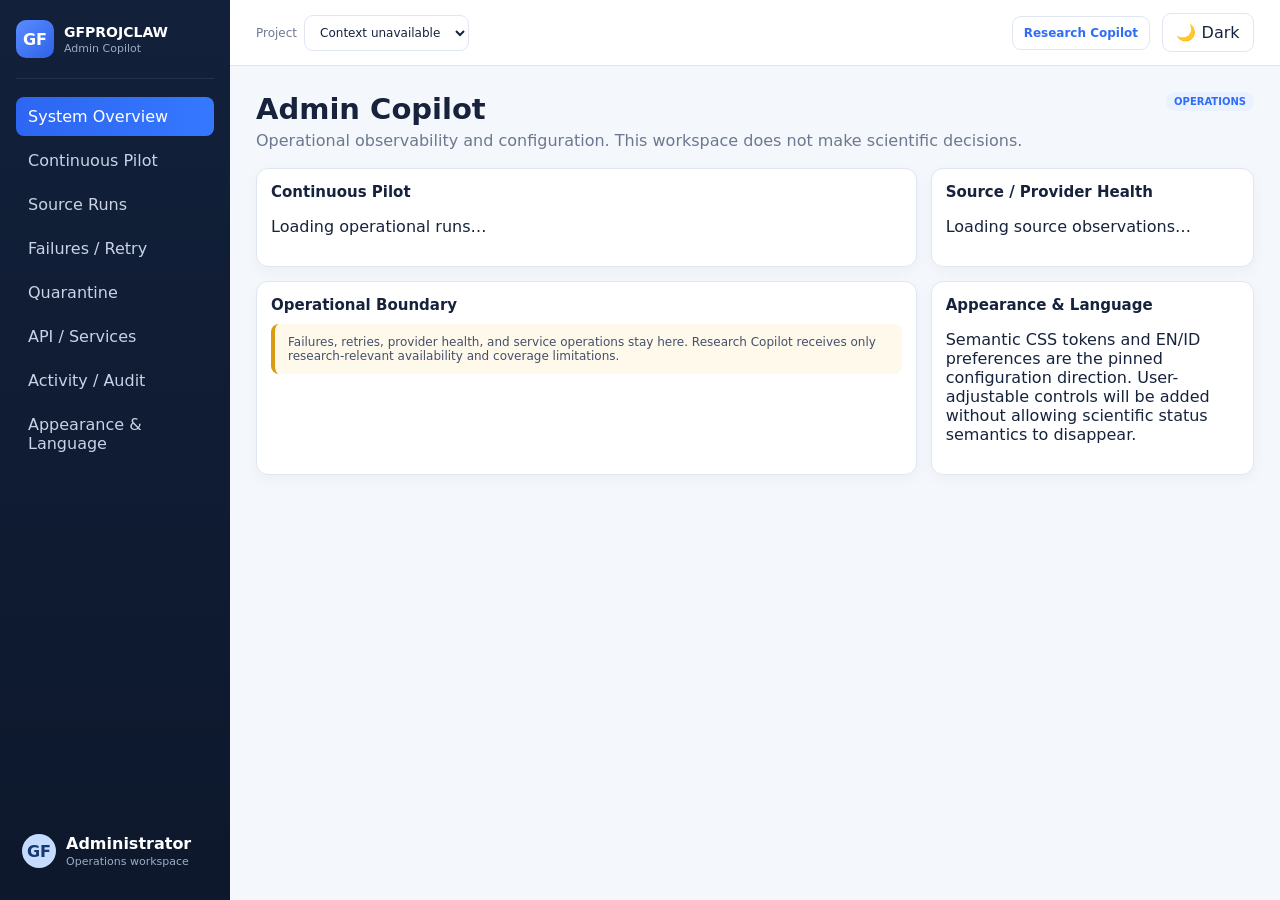
==== prototype/admin.html @ c2598306 "Split Research and Admin Copilot workspaces" ====
<!doctype html>
<html lang="en">
<head>
  <meta charset="utf-8" />
  <meta name="viewport" content="width=device-width, initial-scale=1" />
  <title>GFPROJCLAW Admin Copilot</title>
  <link rel="stylesheet" href="styles.css?v=0.16.0" />
</head>
<body>
  <div class="app-shell">
    <aside class="sidebar">
      <div class="brand"><div class="brand-mark">GF</div><div><strong>GFPROJCLAW</strong><span>Admin Copilot</span></div></div>
      <nav class="nav-list">
        <button class="nav-item active">System Overview</button>
        <button class="nav-item">Continuous Pilot</button>
        <button class="nav-item">Source Runs</button>
        <button class="nav-item">Failures / Retry</button>
        <button class="nav-item">Quarantine</button>
        <button class="nav-item">API / Services</button>
        <button class="nav-item">Activity / Audit</button>
        <button class="nav-item">Appearance & Language</button>
      </nav>
      <div class="researcher-card"><div class="avatar">GF</div><div><strong>Administrator</strong><span>Operations workspace</span></div></div>
    </aside>
    <main class="workspace">
      <header class="topbar">
        <div class="context-switchers"><label>Project<select id="admin-project-select"></select></label></div>
        <div class="topbar-actions"><a class="workspace-link" href="index.html">Research Copilot</a><button id="theme-toggle" class="theme-toggle" type="button">🌙 Dark</button></div>
      </header>
      <section class="view active-view">
        <div class="page-heading"><div><h1>Admin Copilot</h1><p>Operational observability and configuration. This workspace does not make scientific decisions.</p></div><span class="state blue">OPERATIONS</span></div>
        <div class="dashboard-grid">
          <article class="panel span-2"><div class="panel-header"><h2>Continuous Pilot</h2></div><div id="admin-pilot"><p>Loading operational runs…</p></div></article>
          <article class="panel"><div class="panel-header"><h2>Source / Provider Health</h2></div><div id="admin-sources"><p>Loading source observations…</p></div></article>
          <article class="panel span-2"><div class="panel-header"><h2>Operational Boundary</h2></div><div class="callout warning">Failures, retries, provider health, and service operations stay here. Research Copilot receives only research-relevant availability and coverage limitations.</div></article>
          <article class="panel"><div class="panel-header"><h2>Appearance & Language</h2></div><p>Semantic CSS tokens and EN/ID preferences are the pinned configuration direction. User-adjustable controls will be added without allowing scientific status semantics to disappear.</p></article>
        </div>
      </section>
    </main>
  </div>
  <script src="admin.js?v=0.16.0"></script>
</body>
</html>
---- prototype/styles.css ----
:root {
  --bg: #f4f7fb;
  --panel: #ffffff;
  --text: #17233c;
  --muted: #6d7890;
  --border: #dfe6f1;
  --sidebar: #12203a;
  --sidebar-2: #182b4d;
  --blue: #2f6df6;
  --blue-soft: #eaf1ff;
  --green: #138a56;
  --green-soft: #e6f7ef;
  --red: #d64b4b;
  --red-soft: #fdecec;
  --yellow: #a46b00;
  --yellow-soft: #fff5d9;
  --purple: #6a4df5;
  --topbar: rgba(255,255,255,.92);
  --control: #ffffff;
  --row-border: #e7edf5;
  --table-head: #f6f8fc;
  --card-text: #49566f;
}

html[data-theme="dark"] {
  --bg: #080d14; --panel: #111923; --text: #e7edf6; --muted: #9aa8bb;
  --border: #263343; --sidebar: #090f19; --sidebar-2: #111c2c;
  --blue: #78a5ff; --blue-soft: #172a4d; --green: #64d69a; --green-soft: #123525;
  --red: #ff8585; --red-soft: #421f24; --yellow: #f0c45c; --yellow-soft: #3a3017;
  --topbar: rgba(12,18,27,.94); --control: #111923; --row-border: #263343;
  --table-head: #17212e; --card-text: #c4cfdd;
  color-scheme: dark;
}

* { box-sizing: border-box; }
body { margin: 0; font-family: Inter, ui-sans-serif, system-ui, -apple-system, BlinkMacSystemFont, "Segoe UI", sans-serif; color: var(--text); background: var(--bg); }
button, select, input { font: inherit; }
button { cursor: pointer; }

.app-shell { min-height: 100vh; display: grid; grid-template-columns: 230px 1fr; }
.sidebar { position: sticky; top: 0; height: 100vh; padding: 20px 16px; background: linear-gradient(180deg, var(--sidebar), #0d182c); color: white; display: flex; flex-direction: column; }
.brand { display: flex; gap: 10px; align-items: center; padding-bottom: 20px; border-bottom: 1px solid rgba(255,255,255,.08); }
.brand-mark, .avatar { width: 38px; height: 38px; border-radius: 10px; display: grid; place-items: center; background: linear-gradient(135deg, #5a8cff, #2d62e8); font-weight: 800; }
.brand strong { display:block; font-size: 14px; }.brand span, .researcher-card span { display:block; font-size: 11px; color:#9dacC6; margin-top:2px; }
.nav-list { display:flex; flex-direction:column; gap:5px; margin-top:18px; }.nav-list.small { margin-top:8px; }
.nav-item { border:0; background:transparent; color:#c9d3e5; text-align:left; padding:10px 12px; border-radius:8px; display:flex; justify-content:space-between; align-items:center; }
.nav-item:hover, .nav-item.active { background:linear-gradient(90deg,#2d66f2,#3578ff); color:white; }
.badge { background:#e74747; color:white; border-radius:999px; min-width:20px; height:20px; display:inline-grid; place-items:center; font-size:11px; }
.sidebar-divider { height:1px; background:rgba(255,255,255,.08); margin:16px 0 10px; }.sidebar-section-title { color:#7f8da6; text-transform:uppercase; font-size:10px; letter-spacing:.12em; padding:0 10px; }
.researcher-card { margin-top:auto; display:flex; gap:10px; align-items:center; padding:12px 6px; }.researcher-card .avatar { width:34px;height:34px;border-radius:50%; background:#c5dcff;color:#15386e; }

.workspace { min-width:0; }
.topbar { height:66px; display:flex; align-items:center; justify-content:space-between; gap:20px; padding:0 26px; border-bottom:1px solid var(--border); background:var(--topbar); position:sticky; top:0; z-index:10; backdrop-filter: blur(12px); }
.context-switchers { display:flex; gap:18px; align-items:center; }.context-switchers label { color:var(--muted); font-size:12px; display:flex; gap:7px; align-items:center; }
select, input[type="search"] { border:1px solid var(--border); background:var(--control); border-radius:9px; padding:9px 11px; color:var(--text); outline:none; }
#profile-select { width:250px; } #project-select { width:240px; } #global-search { width:280px; }.topbar-actions { display:flex; gap:12px; align-items:center; }.sync-status { font-size:11px; color:var(--muted); }
.theme-toggle { border:1px solid var(--border); background:var(--control); color:var(--text); border-radius:9px; padding:9px 11px; min-width:92px; transition:background .2s ease,border-color .2s ease; }
.theme-toggle:hover { border-color:var(--blue); }
.source-link { display:inline-flex; align-items:center; gap:4px; margin:2px 3px; padding:4px 8px; border:1px solid var(--blue); border-radius:7px; background:var(--blue-soft); color:var(--blue); font-size:11px; font-weight:700; text-decoration:none; white-space:nowrap; transition:filter .15s ease, transform .15s ease; }
.source-link:hover { filter:brightness(1.12); transform:translateY(-1px); text-decoration:none; }
.source-link:focus-visible { outline:2px solid var(--blue); outline-offset:2px; }
.source-link-doi { border-color:#3b82f6; }
.source-link-openalex { border-color:#7c5cff; }
html[data-theme="dark"] .source-link-doi { background:#102a52; color:#9bc2ff; }
html[data-theme="dark"] .source-link-openalex { background:#251c4d; color:#c0adff; }
.access-badge { display:inline-block; margin:3px 4px; padding:3px 7px; border-radius:999px; font-size:10px; font-weight:700; vertical-align:middle; }
.access-badge.full { background:var(--green-soft); color:var(--green); border:1px solid var(--green); }
.access-badge.limited { background:var(--yellow-soft); color:var(--yellow); border:1px solid var(--yellow); }

.view { display:none; padding:26px; }.active-view { display:block; }
.page-heading { display:flex; justify-content:space-between; gap:20px; align-items:flex-start; margin-bottom:18px; }.page-heading h1 { margin:0; font-size:29px; }.page-heading p { margin:5px 0 0; color:var(--muted); }
.coverage-pill { border:1px solid #ead88d; background:var(--yellow-soft); color:var(--yellow); border-radius:999px; padding:8px 12px; font-size:12px; }
.metric-grid { display:grid; grid-template-columns:repeat(5,minmax(0,1fr)); gap:12px; margin-bottom:14px; }.metric-card { background:var(--panel); border:1px solid var(--border); border-radius:12px; padding:15px; box-shadow:0 4px 14px rgba(19,45,90,.04); }.metric-card span { display:block; color:var(--muted); font-size:12px; }.metric-card strong { display:block; font-size:28px; margin:5px 0; }.metric-card small { color:var(--green); }.metric-card.warning small { color:var(--red); }
.dashboard-grid { display:grid; grid-template-columns:repeat(3,minmax(0,1fr)); gap:14px; }.panel { background:var(--panel); border:1px solid var(--border); border-radius:12px; padding:14px; box-shadow:0 4px 14px rgba(19,45,90,.04); min-width:0; }.span-2 { grid-column:span 2; }.panel-header { display:flex; justify-content:space-between; align-items:center; gap:10px; margin-bottom:10px; }.panel-header h2 { margin:0; font-size:15px; }.text-button { border:0; background:transparent; color:var(--blue); font-size:12px; }

.change-row, .paper-row, .health-row, .evolution-row, .telegram-row { border:1px solid var(--row-border); border-radius:9px; padding:10px 11px; margin-top:8px; display:grid; align-items:center; gap:9px; }.change-row { grid-template-columns: 1fr auto; }.change-main strong { display:block; font-size:13px; }.change-main small, .paper-row small { color:var(--muted); }.state { display:inline-flex; border-radius:999px; padding:4px 8px; font-size:10px; font-weight:700; white-space:nowrap; }.state.green { color:var(--green); background:var(--green-soft); }.state.red { color:var(--red); background:var(--red-soft); }.state.yellow { color:var(--yellow); background:var(--yellow-soft); }.state.blue { color:var(--blue); background:var(--blue-soft); }.state.gray { color:#657084; background:#eef2f7; }

.journey-row { display:grid; grid-template-columns:35px 1fr auto; gap:10px; align-items:center; padding:9px 0; border-bottom:1px solid #edf1f6; }.r-code { width:34px;height:28px;border-radius:7px;display:grid;place-items:center;font-size:11px;font-weight:800;background:#eef3ff;color:var(--blue); }.journey-row strong { display:block; font-size:12px; }.journey-row small { color:var(--muted); }
.table { width:100%; border-collapse:collapse; font-size:12px; }.table th { text-align:left; color:var(--muted); background:#f6f8fc; font-weight:600; padding:9px; }.table td { padding:10px 9px; border-bottom:1px solid #eef1f5; }.score { font-weight:800; color:#17633d; background:#e9f7ef; border-radius:999px; padding:4px 8px; display:inline-block; }
.paper-row { grid-template-columns:1fr auto; }.paper-row strong { font-size:12px; }.relevance { color:var(--green); font-weight:700; }
.health-row { grid-template-columns:1fr auto; }.health-row strong, .evolution-row strong, .telegram-row strong { font-size:12px; }.evolution-row { grid-template-columns:1fr auto; }.telegram-row { grid-template-columns:auto 1fr; }.telegram-row time { color:var(--muted); font-size:11px; }

.detail-header { display:flex; justify-content:space-between; align-items:flex-start; gap:18px; margin-bottom:16px; }.detail-header h1 { margin:0; font-size:26px; }.detail-header p { margin:5px 0 0; color:var(--muted); }.detail-grid { display:grid; grid-template-columns:1.05fr 1.5fr .9fr; gap:14px; }.stack { display:flex; flex-direction:column; gap:12px; }.card { background:var(--panel); border:1px solid var(--border); border-radius:12px; padding:15px; }.card h3 { margin:0 0 10px; font-size:14px; }.card p, .card li { color:var(--card-text); font-size:13px; line-height:1.5; }.card ul { padding-left:18px; margin:8px 0 0; }.callout { border-left:4px solid var(--blue); background:#f5f8ff; padding:11px 13px; border-radius:8px; font-size:12px; color:#43506a; }.callout.warning { border-left-color:#d99b12; background:#fff9eb; }.decision-bar { display:flex; flex-wrap:wrap; gap:8px; }.decision-bar button { border:1px solid var(--border); background:white; border-radius:8px; padding:9px 11px; color:#35425a; }.decision-bar button.primary { background:var(--blue); color:white; border-color:var(--blue); }.timeline { border-left:2px solid #dce4f0; margin-left:8px; padding-left:16px; }.timeline-item { position:relative; margin:0 0 18px; }.timeline-item::before { content:""; position:absolute; left:-22px; top:4px; width:10px;height:10px;border-radius:50%;background:var(--blue);border:2px solid white;box-shadow:0 0 0 2px #dce4f0; }.timeline-item time { color:var(--muted); font-size:11px; }.timeline-item strong { display:block; margin:3px 0; font-size:13px; }
.trace { font-family:ui-monospace,SFMono-Regular,Menlo,monospace; font-size:12px; background:#f7f9fc; border:1px solid #e5ebf3; padding:12px; border-radius:8px; line-height:1.7; }

@media (max-width: 1180px) { .metric-grid { grid-template-columns:repeat(3,1fr); }.dashboard-grid { grid-template-columns:repeat(2,1fr); }.span-2 { grid-column:span 2; }.detail-grid { grid-template-columns:1fr 1fr; } }
@media (max-width: 860px) { .app-shell { grid-template-columns:1fr; }.sidebar { position:static; height:auto; }.topbar { position:static; height:auto; padding:15px; flex-direction:column; align-items:stretch; }.context-switchers { flex-direction:column; align-items:stretch; }.context-switchers label { justify-content:space-between; }.context-switchers select,#global-search { width:100%; }.view { padding:16px; }.metric-grid,.dashboard-grid,.detail-grid { grid-template-columns:1fr; }.span-2 { grid-column:span 1; }.sidebar { max-height:none; }.researcher-card { display:none; } }

/* Data provenance surfaces: amber = illustrative dummy, green = canonical/API-backed. */
.dummy-surface { background:#fffaf0 !important; border-color:#f0c96a !important; border-style:dashed !important; }
.real-surface { background:#f4fff9 !important; border-color:#8dd7b4 !important; }
.data-badge { display:inline-block; margin-left:6px; padding:2px 6px; border-radius:999px; font-size:9px; font-weight:700; vertical-align:middle; }
.data-badge.real { background:#dff6ea; color:#087a4b; }
html[data-theme="dark"] .real-surface { background:#10241c !important; border-color:#2f6e50 !important; }
html[data-theme="dark"] .dummy-surface { background:#2b2414 !important; border-color:#80652b !important; }
html[data-theme="dark"] .table th { background:var(--table-head); }
html[data-theme="dark"] .table td, html[data-theme="dark"] .journey-row { border-color:var(--border); }
html[data-theme="dark"] .state.gray { color:#c4cfdd; background:#263343; }
html[data-theme="dark"] .r-code { background:#172a4d; }
html[data-theme="dark"] .callout { background:#15243b; color:#c4cfdd; }
html[data-theme="dark"] .callout.warning { background:#302713; }
html[data-theme="dark"] .decision-bar button { background:var(--control); color:var(--text); }
html[data-theme="dark"] .trace { background:#0b121b; border-color:var(--border); }

.evidence-readable {
  white-space: pre-wrap;
  line-height: 1.65;
  max-height: 360px;
  overflow: auto;
  padding: 12px;
  border: 1px solid var(--border);
  border-radius: 10px;
}
details summary { cursor: pointer; font-weight: 700; margin: 8px 0; }

/* Semantic workspace tokens: components should consume these instead of hard-coded theme choices. */
:root {
  --font-ui: Inter, ui-sans-serif, system-ui, -apple-system, BlinkMacSystemFont, "Segoe UI", sans-serif;
  --font-weight-body: 400;
  --font-weight-label: 600;
  --font-weight-heading: 700;
  --surface-paper-title: var(--blue-soft);
  --text-paper-title: var(--text);
}
body { font-family: var(--font-ui); font-weight: var(--font-weight-body); }
.workspace-link { display:inline-flex; align-items:center; border:1px solid var(--border); background:var(--control); color:var(--blue); border-radius:9px; padding:9px 11px; font-size:12px; font-weight:var(--font-weight-label); text-decoration:none; }
.workspace-link:hover { border-color:var(--blue); }
.paper-title { background:var(--surface-paper-title); color:var(--text-paper-title); border-radius:8px; padding:8px 10px; font-weight:var(--font-weight-heading); line-height:1.4; }
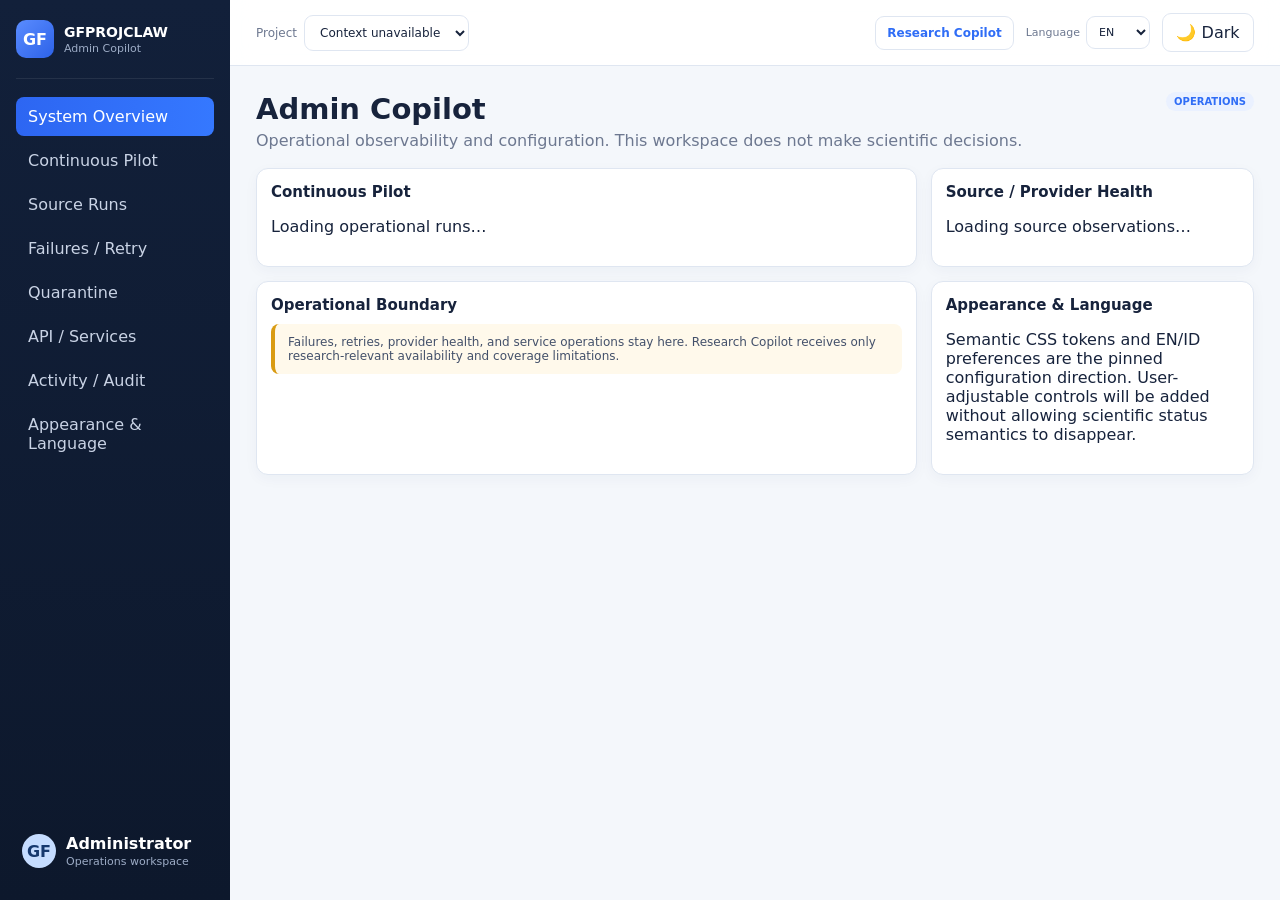
==== commit ad8aaf37: "Add EN ID presentation preference foundation" ====
--- a/prototype/admin.html
+++ b/prototype/admin.html
@@ -4,7 +4,7 @@
   <meta charset="utf-8" />
   <meta name="viewport" content="width=device-width, initial-scale=1" />
   <title>GFPROJCLAW Admin Copilot</title>
-  <link rel="stylesheet" href="styles.css?v=0.16.0" />
+  <link rel="stylesheet" href="styles.css?v=0.16.2" />
 </head>
 <body>
   <div class="app-shell">
@@ -25,7 +25,7 @@
     <main class="workspace">
       <header class="topbar">
         <div class="context-switchers"><label>Project<select id="admin-project-select"></select></label></div>
-        <div class="topbar-actions"><a class="workspace-link" href="index.html">Research Copilot</a><button id="theme-toggle" class="theme-toggle" type="button">🌙 Dark</button></div>
+        <div class="topbar-actions"><a class="workspace-link" href="index.html" data-i18n="research">Research Copilot</a><label class="language-control"><span data-i18n="language">Language</span><select data-language-select><option value="en">EN</option><option value="id">ID</option></select></label><button id="theme-toggle" class="theme-toggle" type="button">🌙 Dark</button></div>
       </header>
       <section class="view active-view">
         <div class="page-heading"><div><h1>Admin Copilot</h1><p>Operational observability and configuration. This workspace does not make scientific decisions.</p></div><span class="state blue">OPERATIONS</span></div>
@@ -38,6 +38,7 @@
       </section>
     </main>
   </div>
-  <script src="admin.js?v=0.16.0"></script>
+  <script src="i18n.js?v=0.16.2"></script>
+  <script src="admin.js?v=0.16.2"></script>
 </body>
 </html>
--- a/prototype/styles.css
+++ b/prototype/styles.css
@@ -126,3 +126,14 @@
 .workspace-link { display:inline-flex; align-items:center; border:1px solid var(--border); background:var(--control); color:var(--blue); border-radius:9px; padding:9px 11px; font-size:12px; font-weight:var(--font-weight-label); text-decoration:none; }
 .workspace-link:hover { border-color:var(--blue); }
 .paper-title { background:var(--surface-paper-title); color:var(--text-paper-title); border-radius:8px; padding:8px 10px; font-weight:var(--font-weight-heading); line-height:1.4; }
+.trace-label { font-weight:var(--font-weight-label); color:var(--text); }
+.trace .paper-title { margin:6px 0; font-family:var(--font-ui); }
+.trace p { font-family:var(--font-ui); font-weight:var(--font-weight-body); }
+.metric-action { cursor:pointer; transition:transform .15s ease,border-color .15s ease; }
+.metric-action:hover, .metric-action:focus-visible { border-color:var(--blue); transform:translateY(-1px); outline:none; }
+.metric-action::after { content:"Inspect members →"; display:block; margin-top:7px; color:var(--blue); font-size:10px; font-weight:var(--font-weight-label); }
+.dummy-warning { margin-bottom:14px; border:2px dashed var(--yellow); font-weight:var(--font-weight-body); }
+.dummy-zone { opacity:.82; border:2px dashed var(--yellow); border-radius:12px; padding:10px; }
+.dummy-zone::before { content:"ILLUSTRATIVE DATA — NOT CANONICAL"; display:block; grid-column:1/-1; color:var(--yellow); font-size:11px; font-weight:var(--font-weight-heading); letter-spacing:.08em; }
+.language-control { display:flex; gap:6px; align-items:center; color:var(--muted); font-size:11px; }
+.language-control select { width:64px; padding:8px; }
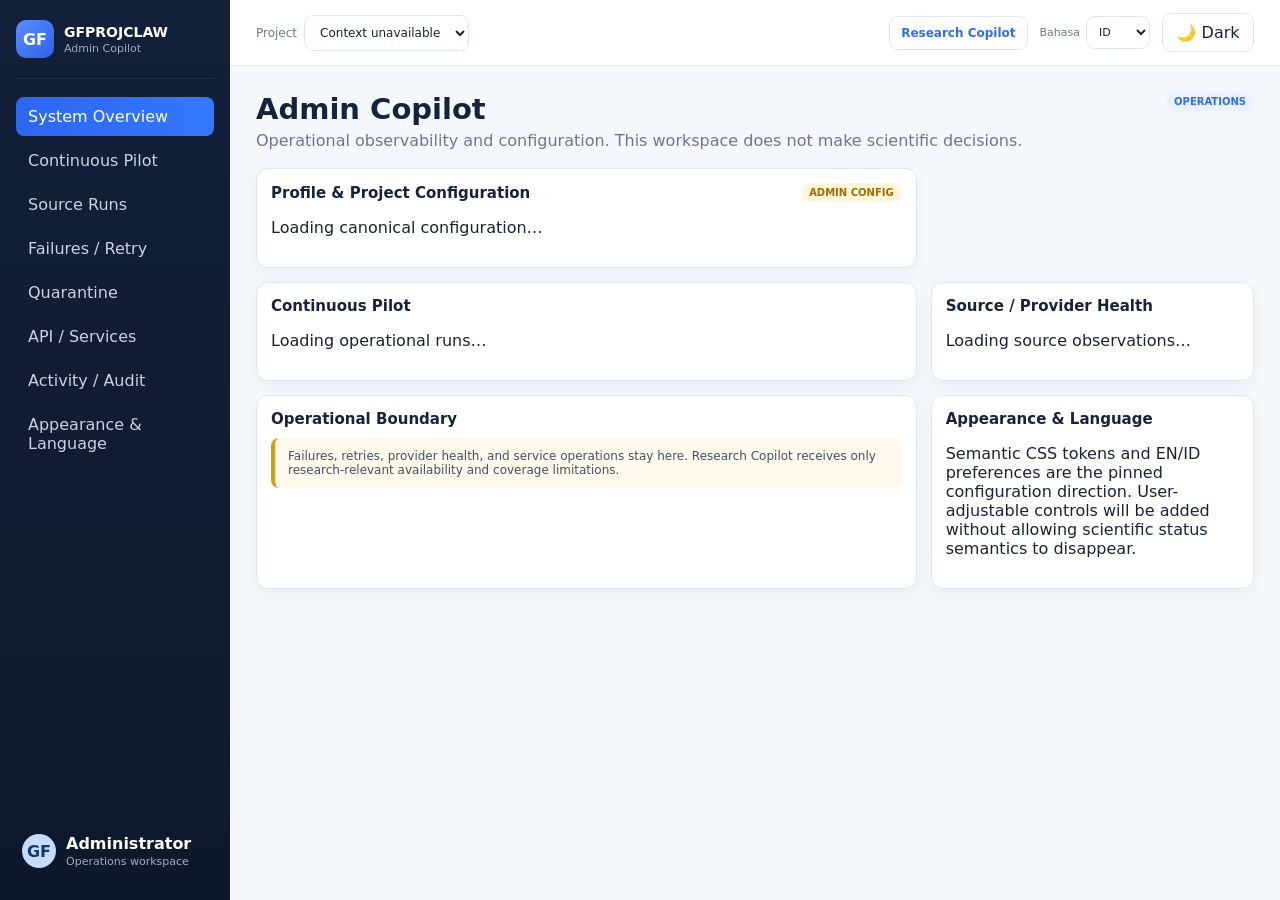
==== commit c562cf99: "Move project configuration to Admin Copilot" ====
--- a/prototype/admin.html
+++ b/prototype/admin.html
@@ -30,6 +30,7 @@
       <section class="view active-view">
         <div class="page-heading"><div><h1>Admin Copilot</h1><p>Operational observability and configuration. This workspace does not make scientific decisions.</p></div><span class="state blue">OPERATIONS</span></div>
         <div class="dashboard-grid">
+          <article class="panel span-2"><div class="panel-header"><h2>Profile & Project Configuration</h2><span class="state yellow">ADMIN CONFIG</span></div><div id="admin-config"><p>Loading canonical configuration…</p></div></article>
           <article class="panel span-2"><div class="panel-header"><h2>Continuous Pilot</h2></div><div id="admin-pilot"><p>Loading operational runs…</p></div></article>
           <article class="panel"><div class="panel-header"><h2>Source / Provider Health</h2></div><div id="admin-sources"><p>Loading source observations…</p></div></article>
           <article class="panel span-2"><div class="panel-header"><h2>Operational Boundary</h2></div><div class="callout warning">Failures, retries, provider health, and service operations stay here. Research Copilot receives only research-relevant availability and coverage limitations.</div></article>
--- a/prototype/styles.css
+++ b/prototype/styles.css
@@ -131,9 +131,18 @@
 .trace p { font-family:var(--font-ui); font-weight:var(--font-weight-body); }
 .metric-action { cursor:pointer; transition:transform .15s ease,border-color .15s ease; }
 .metric-action:hover, .metric-action:focus-visible { border-color:var(--blue); transform:translateY(-1px); outline:none; }
-.metric-action::after { content:"Inspect members →"; display:block; margin-top:7px; color:var(--blue); font-size:10px; font-weight:var(--font-weight-label); }
+.metric-action::after { content:attr(data-member-action-label); display:block; margin-top:7px; color:var(--blue); font-size:10px; font-weight:var(--font-weight-label); }
 .dummy-warning { margin-bottom:14px; border:2px dashed var(--yellow); font-weight:var(--font-weight-body); }
 .dummy-zone { opacity:.82; border:2px dashed var(--yellow); border-radius:12px; padding:10px; }
 .dummy-zone::before { content:"ILLUSTRATIVE DATA — NOT CANONICAL"; display:block; grid-column:1/-1; color:var(--yellow); font-size:11px; font-weight:var(--font-weight-heading); letter-spacing:.08em; }
 .language-control { display:flex; gap:6px; align-items:center; color:var(--muted); font-size:11px; }
 .language-control select { width:64px; padding:8px; }
+.metric-members { margin:0 0 16px; padding:16px; border:1px solid var(--blue); border-radius:12px; background:var(--panel); }
+.metric-member { padding:11px 0; border-top:1px solid var(--border); }
+.metric-member:first-child { border-top:0; }
+.metric-member p { margin:5px 0; font-weight:var(--font-weight-body); }
+.metric-member small { color:var(--muted); }
+.presentation-translation{display:block;line-height:1.55}.canonical-original{margin-top:8px;font-size:.88em;opacity:.86}.canonical-original summary{cursor:pointer;font-weight:600}.canonical-original p{margin:7px 0 0}.source-language-note{font-size:.88em;opacity:.78;margin-top:6px}
+#view-profiles label { display:grid; gap:6px; margin:12px 0; font-weight:700; }
+#view-profiles input, #view-profiles textarea { width:100%; box-sizing:border-box; border:1px solid var(--row-border); border-radius:8px; padding:9px; background:var(--panel); color:var(--text); font:inherit; }
+#view-profiles textarea { min-height:90px; resize:vertical; }
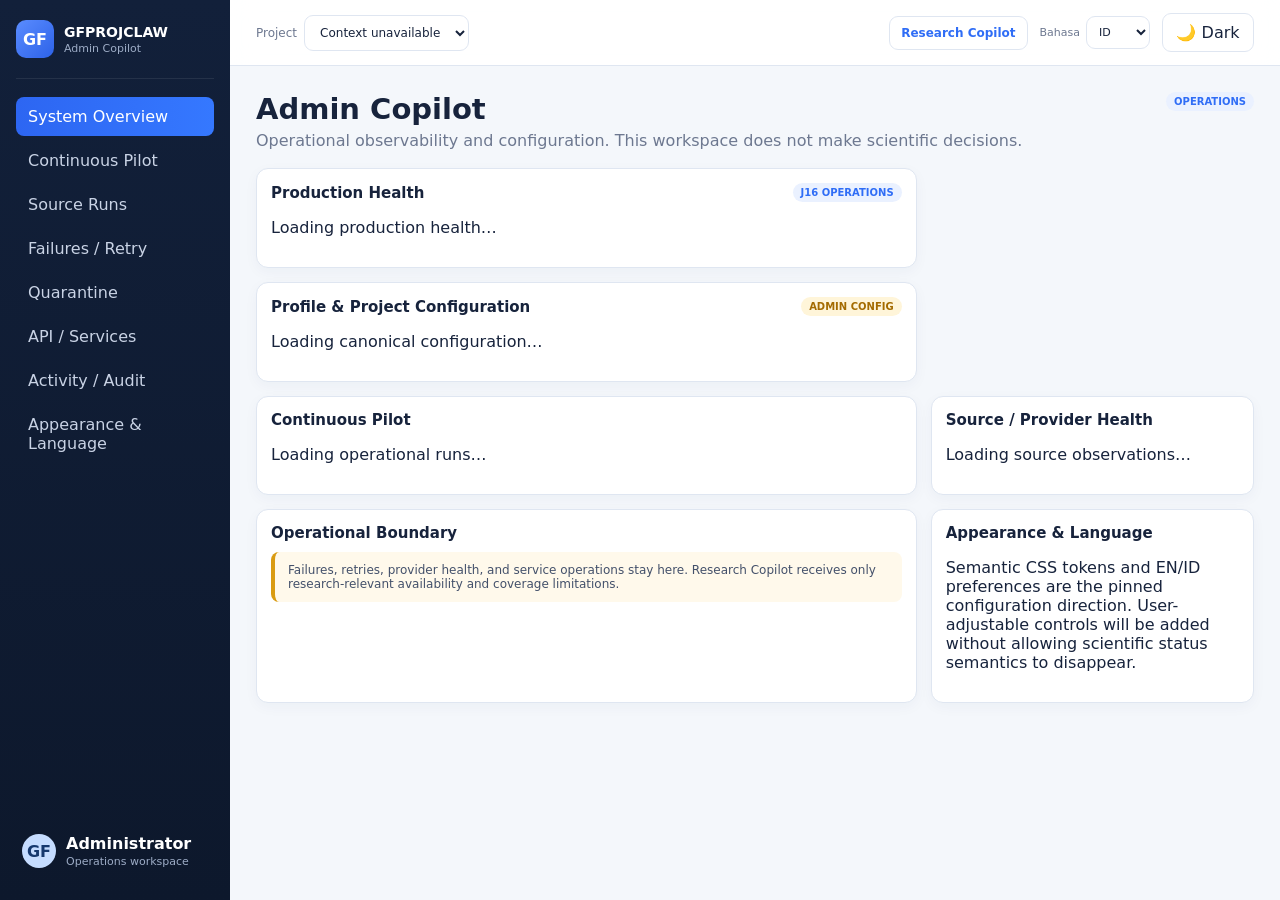
==== commit 2ec25237: "Expose production health in Admin Copilot" ====
--- a/prototype/admin.html
+++ b/prototype/admin.html
@@ -30,6 +30,7 @@
       <section class="view active-view">
         <div class="page-heading"><div><h1>Admin Copilot</h1><p>Operational observability and configuration. This workspace does not make scientific decisions.</p></div><span class="state blue">OPERATIONS</span></div>
         <div class="dashboard-grid">
+          <article class="panel span-2"><div class="panel-header"><h2>Production Health</h2><span class="state blue">J16 OPERATIONS</span></div><div id="admin-ops-health"><p>Loading production health…</p></div></article>
           <article class="panel span-2"><div class="panel-header"><h2>Profile & Project Configuration</h2><span class="state yellow">ADMIN CONFIG</span></div><div id="admin-config"><p>Loading canonical configuration…</p></div></article>
           <article class="panel span-2"><div class="panel-header"><h2>Continuous Pilot</h2></div><div id="admin-pilot"><p>Loading operational runs…</p></div></article>
           <article class="panel"><div class="panel-header"><h2>Source / Provider Health</h2></div><div id="admin-sources"><p>Loading source observations…</p></div></article>
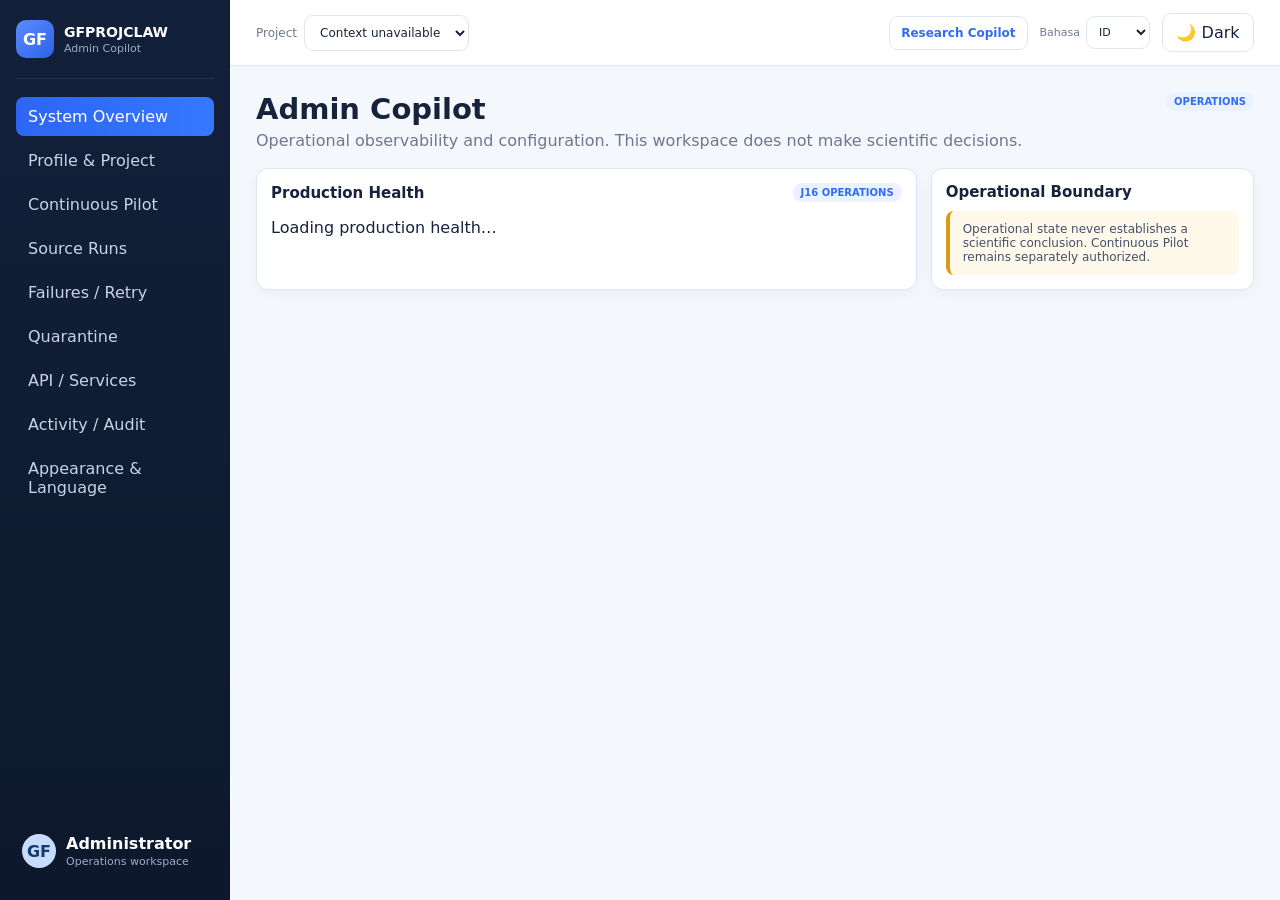
==== commit 7bd6d366: "Activate Admin Copilot navigation" ====
--- a/prototype/admin.html
+++ b/prototype/admin.html
@@ -10,16 +10,7 @@
   <div class="app-shell">
     <aside class="sidebar">
       <div class="brand"><div class="brand-mark">GF</div><div><strong>GFPROJCLAW</strong><span>Admin Copilot</span></div></div>
-      <nav class="nav-list">
-        <button class="nav-item active">System Overview</button>
-        <button class="nav-item">Continuous Pilot</button>
-        <button class="nav-item">Source Runs</button>
-        <button class="nav-item">Failures / Retry</button>
-        <button class="nav-item">Quarantine</button>
-        <button class="nav-item">API / Services</button>
-        <button class="nav-item">Activity / Audit</button>
-        <button class="nav-item">Appearance & Language</button>
-      </nav>
+      <nav class="nav-list"><button class="nav-item active" data-admin-view="overview">System Overview</button><button class="nav-item" data-admin-view="configuration">Profile & Project</button><button class="nav-item" data-admin-view="pilot">Continuous Pilot</button><button class="nav-item" data-admin-view="sources">Source Runs</button><button class="nav-item" data-admin-view="failures">Failures / Retry</button><button class="nav-item" data-admin-view="quarantine">Quarantine</button><button class="nav-item" data-admin-view="services">API / Services</button><button class="nav-item" data-admin-view="audit">Activity / Audit</button><button class="nav-item" data-admin-view="appearance">Appearance & Language</button></nav>
       <div class="researcher-card"><div class="avatar">GF</div><div><strong>Administrator</strong><span>Operations workspace</span></div></div>
     </aside>
     <main class="workspace">
@@ -29,14 +20,15 @@
       </header>
       <section class="view active-view">
         <div class="page-heading"><div><h1>Admin Copilot</h1><p>Operational observability and configuration. This workspace does not make scientific decisions.</p></div><span class="state blue">OPERATIONS</span></div>
-        <div class="dashboard-grid">
-          <article class="panel span-2"><div class="panel-header"><h2>Production Health</h2><span class="state blue">J16 OPERATIONS</span></div><div id="admin-ops-health"><p>Loading production health…</p></div></article>
-          <article class="panel span-2"><div class="panel-header"><h2>Profile & Project Configuration</h2><span class="state yellow">ADMIN CONFIG</span></div><div id="admin-config"><p>Loading canonical configuration…</p></div></article>
-          <article class="panel span-2"><div class="panel-header"><h2>Continuous Pilot</h2></div><div id="admin-pilot"><p>Loading operational runs…</p></div></article>
-          <article class="panel"><div class="panel-header"><h2>Source / Provider Health</h2></div><div id="admin-sources"><p>Loading source observations…</p></div></article>
-          <article class="panel span-2"><div class="panel-header"><h2>Operational Boundary</h2></div><div class="callout warning">Failures, retries, provider health, and service operations stay here. Research Copilot receives only research-relevant availability and coverage limitations.</div></article>
-          <article class="panel"><div class="panel-header"><h2>Appearance & Language</h2></div><p>Semantic CSS tokens and EN/ID preferences are the pinned configuration direction. User-adjustable controls will be added without allowing scientific status semantics to disappear.</p></article>
-        </div>
+        <div class="admin-view active" data-admin-panel="overview"><div class="dashboard-grid"><article class="panel span-2"><div class="panel-header"><h2>Production Health</h2><span class="state blue">J16 OPERATIONS</span></div><div id="admin-ops-health"><p>Loading production health…</p></div></article><article class="panel"><div class="panel-header"><h2>Operational Boundary</h2></div><div class="callout warning">Operational state never establishes a scientific conclusion. Continuous Pilot remains separately authorized.</div></article></div></div>
+        <div class="admin-view" data-admin-panel="configuration"><div class="dashboard-grid"><article class="panel span-2"><div class="panel-header"><h2>Profile & Project Configuration</h2><span class="state yellow">ADMIN CONFIG</span></div><div id="admin-config"><p>Loading canonical configuration…</p></div></article></div></div>
+        <div class="admin-view" data-admin-panel="pilot"><div class="dashboard-grid"><article class="panel span-2"><div class="panel-header"><h2>Continuous Pilot</h2></div><div id="admin-pilot"><p>Loading operational runs…</p></div></article></div></div>
+        <div class="admin-view" data-admin-panel="sources"><div class="dashboard-grid"><article class="panel span-2"><div class="panel-header"><h2>Source Runs / Provider Health</h2></div><div id="admin-sources"><p>Loading source observations…</p></div></article></div></div>
+        <div class="admin-view" data-admin-panel="failures"><div class="dashboard-grid"><article class="panel span-2"><div class="panel-header"><h2>Failures / Retry</h2></div><div id="admin-failures"><p>Loading failure projection…</p></div></article></div></div>
+        <div class="admin-view" data-admin-panel="quarantine"><div class="dashboard-grid"><article class="panel span-2"><div class="panel-header"><h2>Quarantine</h2></div><div id="admin-quarantine" class="callout">NOT_AVAILABLE — no canonical quarantine projection is exposed yet. No illustrative operational records are shown.</div></article></div></div>
+        <div class="admin-view" data-admin-panel="services"><div class="dashboard-grid"><article class="panel span-2"><div class="panel-header"><h2>API / Services</h2></div><div id="admin-services"><p>Loading service projection…</p></div></article></div></div>
+        <div class="admin-view" data-admin-panel="audit"><div class="dashboard-grid"><article class="panel span-2"><div class="panel-header"><h2>Activity / Audit</h2></div><div id="admin-audit" class="callout">NOT_AVAILABLE — richer canonical activity/audit projection remains a J16 item.</div></article></div></div>
+        <div class="admin-view" data-admin-panel="appearance"><div class="dashboard-grid"><article class="panel span-2"><div class="panel-header"><h2>Appearance & Language</h2></div><p>Theme and EN/ID presentation preferences are local UI settings. Canonical scientific and operational payloads are not silently translated.</p></article></div></div>
       </section>
     </main>
   </div>
--- a/prototype/styles.css
+++ b/prototype/styles.css
@@ -146,3 +146,4 @@
 #view-profiles label { display:grid; gap:6px; margin:12px 0; font-weight:700; }
 #view-profiles input, #view-profiles textarea { width:100%; box-sizing:border-box; border:1px solid var(--row-border); border-radius:8px; padding:9px; background:var(--panel); color:var(--text); font:inherit; }
 #view-profiles textarea { min-height:90px; resize:vertical; }
+.admin-view{display:none}.admin-view.active{display:block}
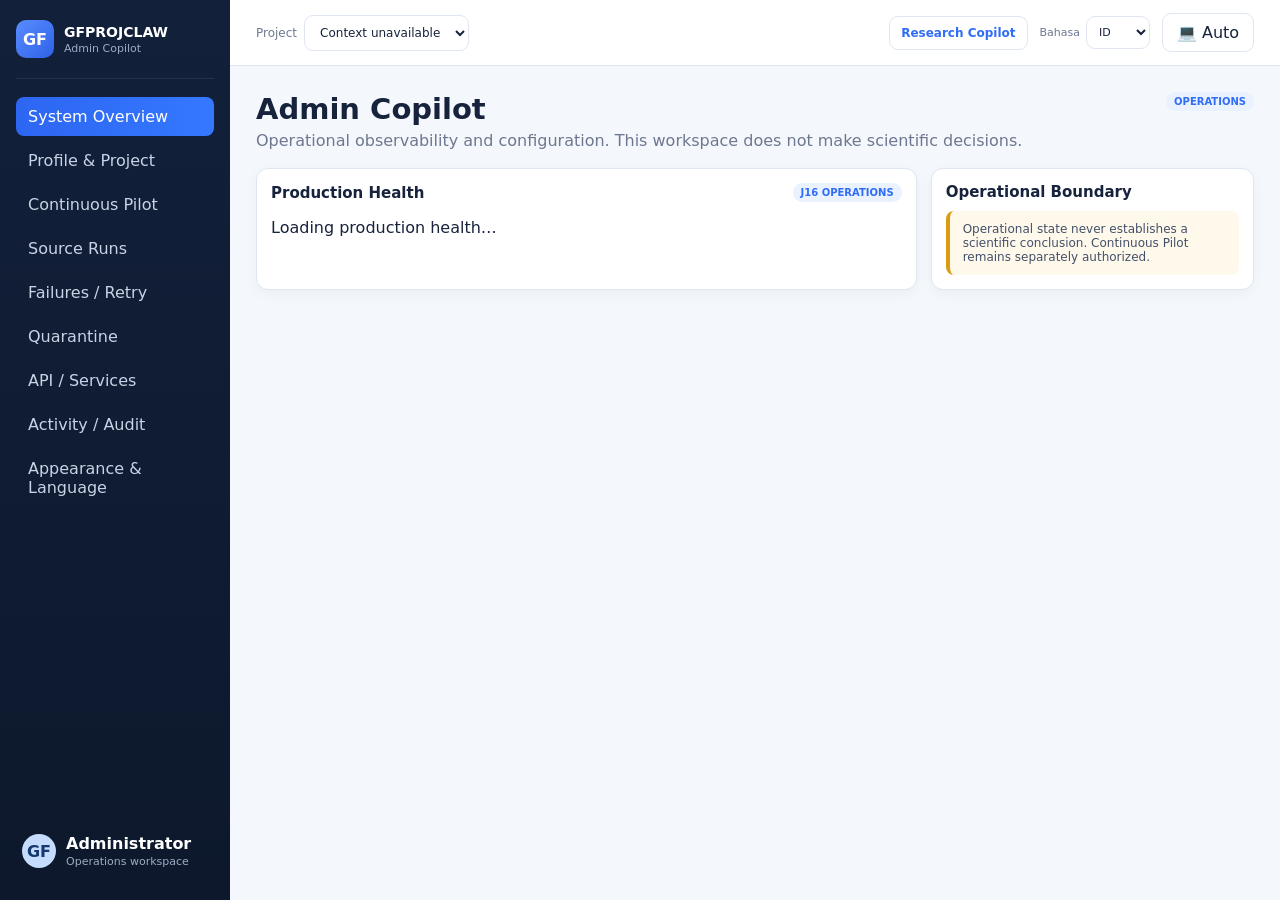
==== commit 5c1eece1: "Refine Admin themes and canonical guidance" ====
--- a/prototype/admin.html
+++ b/prototype/admin.html
@@ -28,7 +28,7 @@
         <div class="admin-view" data-admin-panel="quarantine"><div class="dashboard-grid"><article class="panel span-2"><div class="panel-header"><h2>Quarantine</h2></div><div id="admin-quarantine" class="callout">NOT_AVAILABLE — no canonical quarantine projection is exposed yet. No illustrative operational records are shown.</div></article></div></div>
         <div class="admin-view" data-admin-panel="services"><div class="dashboard-grid"><article class="panel span-2"><div class="panel-header"><h2>API / Services</h2></div><div id="admin-services"><p>Loading service projection…</p></div></article></div></div>
         <div class="admin-view" data-admin-panel="audit"><div class="dashboard-grid"><article class="panel span-2"><div class="panel-header"><h2>Activity / Audit</h2></div><div id="admin-audit" class="callout">NOT_AVAILABLE — richer canonical activity/audit projection remains a J16 item.</div></article></div></div>
-        <div class="admin-view" data-admin-panel="appearance"><div class="dashboard-grid"><article class="panel span-2"><div class="panel-header"><h2>Appearance & Language</h2></div><p>Theme and EN/ID presentation preferences are local UI settings. Canonical scientific and operational payloads are not silently translated.</p></article></div></div>
+        <div class="admin-view" data-admin-panel="appearance"><div class="dashboard-grid"><article class="panel span-2"><div class="panel-header"><h2>Appearance & Language</h2></div><p>Theme and EN/ID presentation preferences are local UI settings. Canonical scientific and operational payloads are not silently translated.</p><div class="theme-options"><button type="button" data-theme-choice="light">☀️ Light</button><button type="button" data-theme-choice="dark">🌙 Dark</button><button type="button" data-theme-choice="system">💻 System / Auto</button></div><p class="muted">System / Auto follows the operating-system preference and updates automatically.</p></article></div></div>
       </section>
     </main>
   </div>
--- a/prototype/styles.css
+++ b/prototype/styles.css
@@ -147,3 +147,5 @@
 #view-profiles input, #view-profiles textarea { width:100%; box-sizing:border-box; border:1px solid var(--row-border); border-radius:8px; padding:9px; background:var(--panel); color:var(--text); font:inherit; }
 #view-profiles textarea { min-height:90px; resize:vertical; }
 .admin-view{display:none}.admin-view.active{display:block}
+.theme-options{display:flex;gap:10px;flex-wrap:wrap;margin:18px 0 8px}.theme-options button{border:1px solid var(--border);background:var(--control);color:var(--text);border-radius:10px;padding:12px 16px}.theme-options button.active{border-color:var(--blue);box-shadow:0 0 0 2px var(--blue-soft)}
+.config-guide{margin:14px 0;padding:14px 16px;border:1px solid var(--border);border-radius:10px;background:var(--table-head)}.config-guide ol{margin:8px 0 0;padding-left:22px}.config-guide li{margin:5px 0}.card label,.detail-grid>label{display:block;margin:10px 0}.card label small,.detail-grid>label small{display:block;color:var(--muted);margin:3px 0 6px;line-height:1.4}
